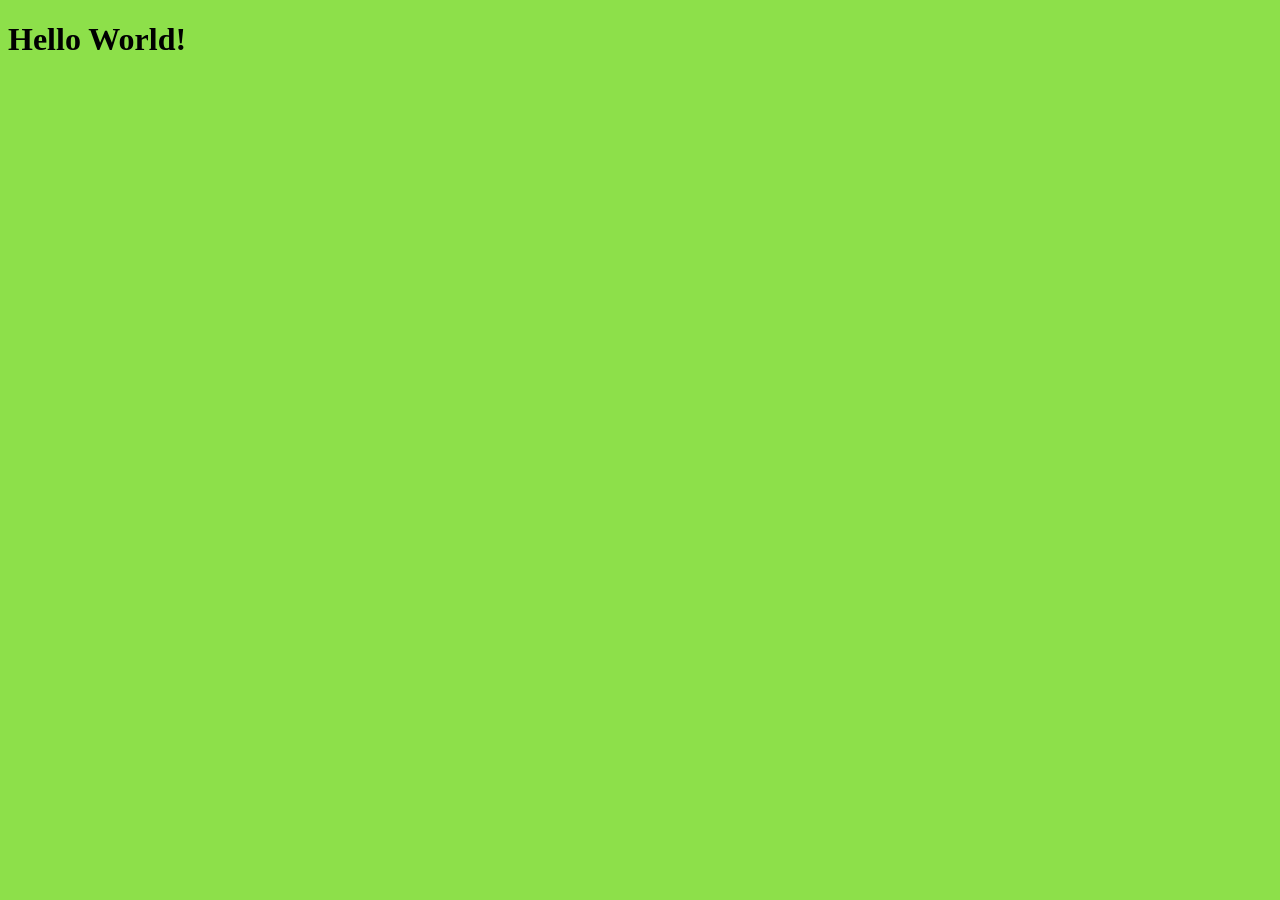
==== index.html @ 8ee8f8f8 "files connected" ====
<!doctype html>
<html lang="en">
  <head>
    <meta charset="UTF-8" />
    <meta name="viewport" content="width=device-width, initial-scale=1.0" />
    <script src="./js/scripts.js" defer></script>
    <link rel="stylesheet" href="./css/styles.css" />
    <title>Neptune's Foundation</title>
  </head>
  <body>
    <h1>Hello World!</h1>
  </body>
</html>
---- css/styles.css ----
* {
  background-color: rgb(141, 224, 74);
}
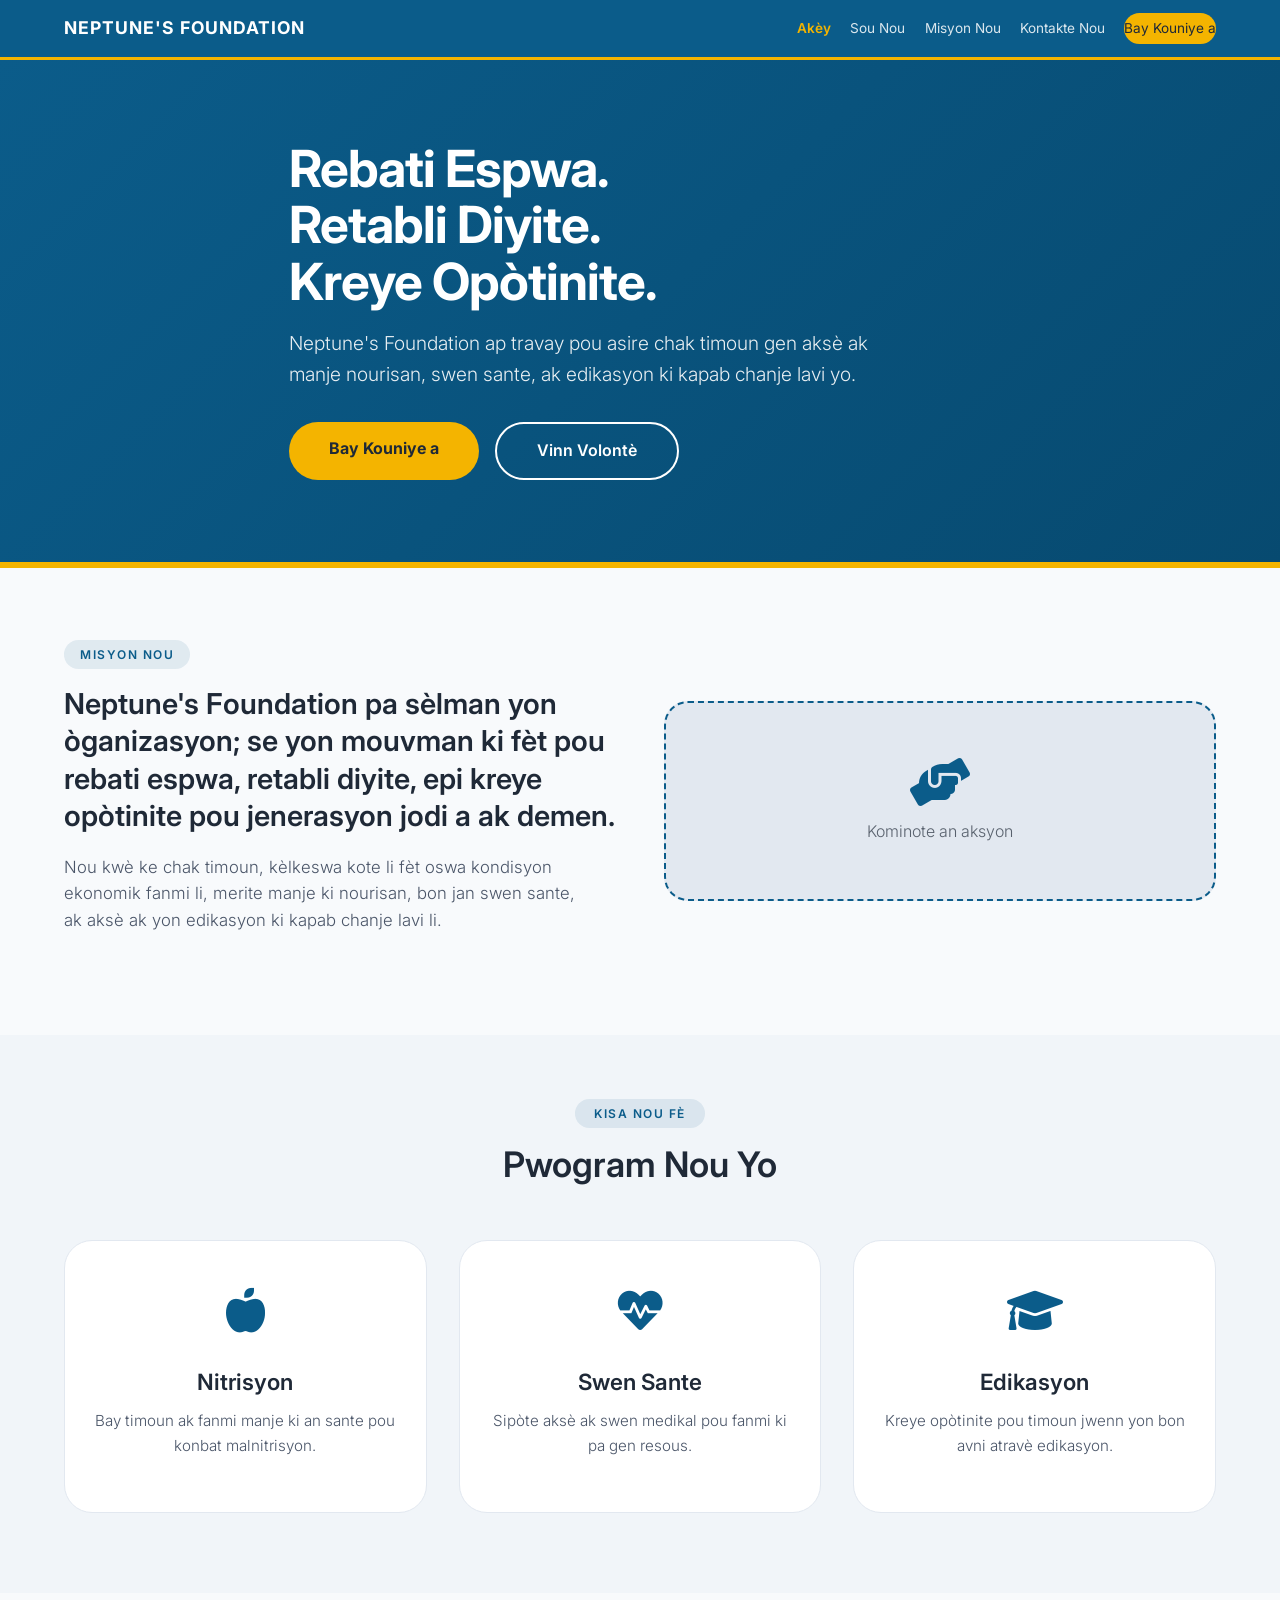
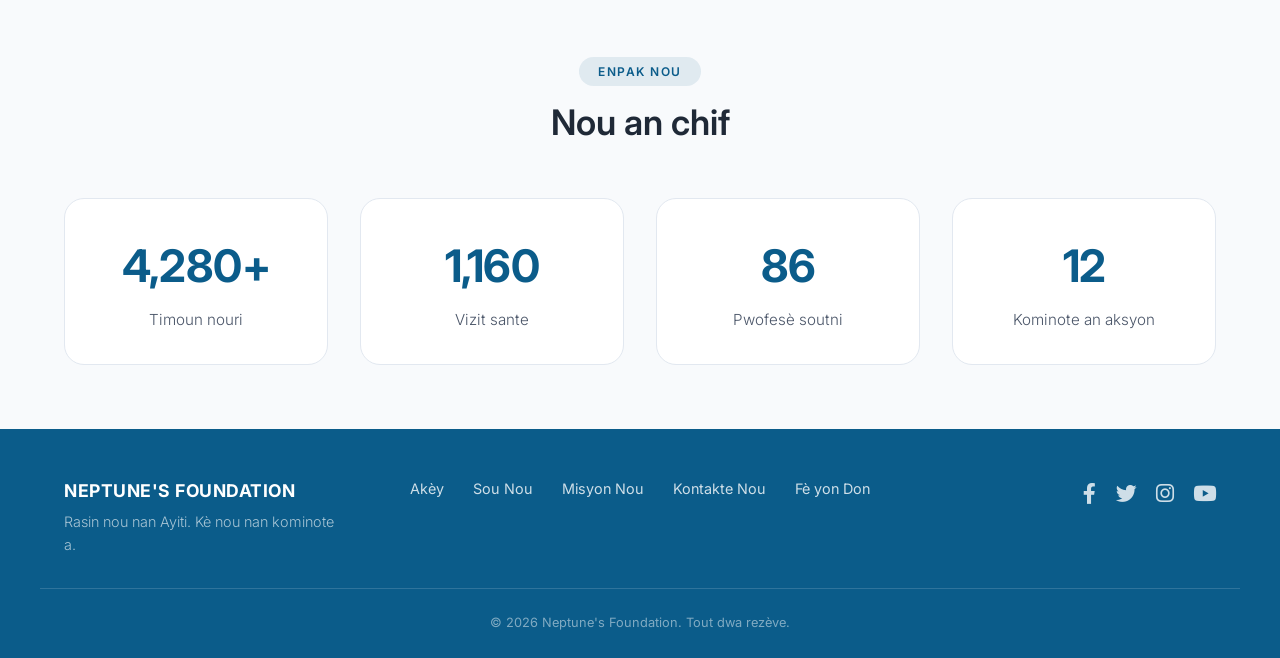
==== commit 7bece8bd: "adding the new design" ====
--- a/index.html
+++ b/index.html
@@ -1,13 +1,164 @@
 <!doctype html>
-<html lang="en">
+<html lang="ht">
   <head>
     <meta charset="UTF-8" />
     <meta name="viewport" content="width=device-width, initial-scale=1.0" />
-    <script src="./js/scripts.js" defer></script>
+    <title>Neptune's Foundation · Home</title>
+    <link
+      rel="stylesheet"
+      href="https://cdnjs.cloudflare.com/ajax/libs/font-awesome/6.0.0-beta3/css/all.min.css"
+    />
+    <link rel="preconnect" href="https://fonts.googleapis.com" />
+    <link rel="preconnect" href="https://fonts.gstatic.com" crossorigin />
+    <link
+      href="https://fonts.googleapis.com/css2?family=Inter:opsz,wght@14..32,300;14..32,400;14..32,600;14..32,700&display=swap"
+      rel="stylesheet"
+    />
     <link rel="stylesheet" href="./css/styles.css" />
-    <title>Neptune's Foundation</title>
   </head>
   <body>
-    <h1>Hello World!</h1>
+    <header class="top-header">
+      <div class="container header-flex">
+        <div class="logo">NEPTUNE'S FOUNDATION</div>
+        <nav class="main-nav" id="mainNav">
+          <a href="index.html" class="active">Akèy</a>
+          <a href="./pages/about.html">Sou Nou</a>
+          <a href="./pages/missions.html">Misyon Nou</a>
+          <a href="./pages/contact.html">Kontakte Nou</a>
+          <a href="./pages/donate.html" class="donate-btn">Bay Kouniye a</a>
+        </nav>
+        <div class="hamburger" id="hamburger">
+          <i class="fas fa-bars"></i>
+        </div>
+      </div>
+    </header>
+
+    <section class="hero-section">
+      <div class="container hero-content">
+        <h1>
+          Rebati Espwa.<br />
+          Retabli Diyite.<br />
+          Kreye Opòtinite.
+        </h1>
+        <p>
+          Neptune's Foundation ap travay pou asire chak timoun gen aksè ak manje
+          nourisan, swen sante, ak edikasyon ki kapab chanje lavi yo.
+        </p>
+        <div class="hero-btns">
+          <a href="donate.html" class="btn-primary">Bay Kouniye a</a>
+          <a href="contact.html" class="btn-secondary">Vinn Volontè</a>
+        </div>
+      </div>
+    </section>
+
+    <section class="mission-section">
+      <div class="container mission-grid">
+        <div class="mission-text">
+          <span class="section-tag">Misyon Nou</span>
+          <h2>
+            Neptune's Foundation pa sèlman yon òganizasyon; se yon mouvman ki
+            fèt pou rebati espwa, retabli diyite, epi kreye opòtinite pou
+            jenerasyon jodi a ak demen.
+          </h2>
+          <p>
+            Nou kwè ke chak timoun, kèlkeswa kote li fèt oswa kondisyon ekonomik
+            fanmi li, merite manje ki nourisan, bon jan swen sante, ak aksè ak
+            yon edikasyon ki kapab chanje lavi li.
+          </p>
+        </div>
+        <div class="mission-image">
+          <div class="image-placeholder">
+            <i class="fas fa-hands-helping"></i>
+            <span>Kominote an aksyon</span>
+          </div>
+        </div>
+      </div>
+    </section>
+
+    <section class="programs-section">
+      <div class="container">
+        <div class="section-header">
+          <span class="section-tag">Kisa Nou Fè</span>
+          <h2>Pwogram Nou Yo</h2>
+        </div>
+        <div class="programs-grid">
+          <div class="program-card">
+            <div class="program-icon"><i class="fas fa-apple-alt"></i></div>
+            <h3>Nitrisyon</h3>
+            <p>
+              Bay timoun ak fanmi manje ki an sante pou konbat malnitrisyon.
+            </p>
+          </div>
+          <div class="program-card">
+            <div class="program-icon"><i class="fas fa-heartbeat"></i></div>
+            <h3>Swen Sante</h3>
+            <p>Sipòte aksè ak swen medikal pou fanmi ki pa gen resous.</p>
+          </div>
+          <div class="program-card">
+            <div class="program-icon">
+              <i class="fas fa-graduation-cap"></i>
+            </div>
+            <h3>Edikasyon</h3>
+            <p>
+              Kreye opòtinite pou timoun jwenn yon bon avni atravè edikasyon.
+            </p>
+          </div>
+        </div>
+      </div>
+    </section>
+
+    <section class="impact-section">
+      <div class="container">
+        <div class="section-header">
+          <span class="section-tag">Enpak Nou</span>
+          <h2>Nou an chif</h2>
+        </div>
+        <div class="impact-grid">
+          <div class="impact-item">
+            <div class="number">4,280+</div>
+            <p>Timoun nouri</p>
+          </div>
+          <div class="impact-item">
+            <div class="number">1,160</div>
+            <p>Vizit sante</p>
+          </div>
+          <div class="impact-item">
+            <div class="number">86</div>
+            <p>Pwofesè soutni</p>
+          </div>
+          <div class="impact-item">
+            <div class="number">12</div>
+            <p>Kominote an aksyon</p>
+          </div>
+        </div>
+      </div>
+    </section>
+
+    <footer class="footer">
+      <div class="container footer-grid">
+        <div class="footer-brand">
+          <h3>NEPTUNE'S FOUNDATION</h3>
+          <p>Rasin nou nan Ayiti. Kè nou nan kominote a.</p>
+        </div>
+        <div class="footer-links">
+          <a href="index.html">Akèy</a>
+          <a href="about.html">Sou Nou</a>
+          <a href="missions.html">Misyon Nou</a>
+          <a href="contact.html">Kontakte Nou</a>
+          <a href="donate.html">Fè yon Don</a>
+        </div>
+        <div class="footer-social">
+          <a href="#"><i class="fab fa-facebook-f"></i></a>
+          <a href="#"><i class="fab fa-twitter"></i></a>
+          <a href="#"><i class="fab fa-instagram"></i></a>
+          <a href="#"><i class="fab fa-youtube"></i></a>
+        </div>
+      </div>
+      <div class="container footer-bottom">
+        <p>&copy; 2026 Neptune's Foundation. Tout dwa rezève.</p>
+      </div>
+    </footer>
+
+    <script src="./js/scripts.js"></script>
   </body>
 </html>
--- a/css/styles.css
+++ b/css/styles.css
@@ -1,3 +1,544 @@
+/* style.css */
+:root {
+  --color-primary: #0B5C8A;
+  --color-accent: #F4B400;
+  --color-text-main: #1F2937;
+  --color-bg-main: #F8FAFC;
+}
+
 * {
-  background-color: rgb(141, 224, 74);
-}
+  margin: 0;
+  padding: 0;
+  box-sizing: border-box;
+}
+
+body {
+  font-family: 'Inter', sans-serif;
+  background-color: var(--color-bg-main);
+  color: var(--color-text-main);
+  line-height: 1.6;
+}
+
+.container {
+  max-width: 1200px;
+  margin: 0 auto;
+  padding: 0 24px;
+}
+
+/* ===== HEADER ===== */
+.top-header {
+  background: var(--color-primary);
+  padding: 0.8rem 0;
+  border-bottom: 3px solid var(--color-accent);
+}
+
+.header-flex {
+  display: flex;
+  justify-content: space-between;
+  align-items: center;
+  flex-wrap: wrap;
+}
+
+.logo {
+  color: #ffffff;
+  font-weight: 700;
+  font-size: 1.1rem;
+  letter-spacing: 1px;
+}
+
+.main-nav {
+  display: flex;
+  align-items: center;
+  gap: 1.2rem;
+  flex-wrap: wrap;
+}
+
+.main-nav a {
+  color: rgba(255, 255, 255, 0.85);
+  text-decoration: none;
+  font-size: 0.85rem;
+  font-weight: 400;
+  transition: 0.2s;
+  padding: 0.3rem 0;
+}
+
+.main-nav a:hover {
+  color: #ffffff;
+}
+
+.main-nav a.active {
+  color: var(--color-accent);
+  font-weight: 600;
+}
+
+.donate-btn {
+  background: var(--color-accent);
+  color: var(--color-text-main) !important;
+  padding: 0.5rem 1.4rem;
+  border-radius: 40px;
+  font-weight: 700;
+  font-size: 0.8rem;
+  transition: 0.2s;
+}
+
+.donate-btn:hover {
+  background: #dba000;
+  transform: scale(0.97);
+  color: var(--color-text-main) !important;
+}
+
+.donate-btn.active {
+  background: #dba000;
+}
+
+.hamburger {
+  display: none;
+  color: #ffffff;
+  font-size: 1.5rem;
+  cursor: pointer;
+}
+
+/* ===== HERO ===== */
+.hero-section {
+  background: linear-gradient(135deg, var(--color-primary) 0%, #074a70 100%);
+  padding: 5rem 0 5.5rem;
+  color: #ffffff;
+  position: relative;
+}
+
+.hero-section::after {
+  content: '';
+  position: absolute;
+  bottom: 0;
+  left: 0;
+  right: 0;
+  height: 6px;
+  background: var(--color-accent);
+}
+
+.hero-content {
+  max-width: 750px;
+}
+
+.hero-content h1 {
+  font-size: 3.2rem;
+  font-weight: 700;
+  line-height: 1.1;
+  letter-spacing: -0.02em;
+  margin-bottom: 1.2rem;
+}
+
+.hero-content p {
+  font-size: 1.2rem;
+  font-weight: 300;
+  max-width: 580px;
+  opacity: 0.9;
+  margin-bottom: 2rem;
+}
+
+.hero-btns {
+  display: flex;
+  gap: 1rem;
+  flex-wrap: wrap;
+}
+
+.btn-primary {
+  background: var(--color-accent);
+  color: var(--color-text-main);
+  padding: 0.9rem 2.5rem;
+  border-radius: 60px;
+  text-decoration: none;
+  font-weight: 700;
+  transition: 0.2s;
+  display: inline-block;
+}
+
+.btn-primary:hover {
+  background: #dba000;
+  transform: translateY(-2px);
+}
+
+.btn-secondary {
+  background: transparent;
+  color: #ffffff;
+  padding: 0.9rem 2.5rem;
+  border-radius: 60px;
+  text-decoration: none;
+  font-weight: 600;
+  border: 2px solid #ffffff;
+  transition: 0.2s;
+  display: inline-block;
+}
+
+.btn-secondary:hover {
+  background: rgba(255, 255, 255, 0.1);
+  transform: translateY(-2px);
+}
+
+/* ===== MISSION ===== */
+.mission-section {
+  padding: 4.5rem 0;
+  background: var(--color-bg-main);
+}
+
+.mission-grid {
+  display: grid;
+  grid-template-columns: 1fr 1fr;
+  gap: 3rem;
+  align-items: center;
+}
+
+.mission-text .section-tag {
+  display: inline-block;
+  font-size: 0.75rem;
+  font-weight: 600;
+  text-transform: uppercase;
+  letter-spacing: 1.5px;
+  color: var(--color-primary);
+  background: rgba(11, 92, 138, 0.1);
+  padding: 0.3rem 1rem;
+  border-radius: 40px;
+  margin-bottom: 1rem;
+}
+
+.mission-text h2 {
+  font-size: 1.8rem;
+  font-weight: 600;
+  color: var(--color-text-main);
+  line-height: 1.3;
+  margin-bottom: 1.2rem;
+}
+
+.mission-text p {
+  font-size: 1.05rem;
+  color: #4a5568;
+  font-weight: 300;
+  margin-bottom: 1.8rem;
+  max-width: 520px;
+}
+
+.learn-link {
+  color: var(--color-primary);
+  font-weight: 600;
+  text-decoration: none;
+  border-bottom: 2px solid var(--color-primary);
+  padding-bottom: 2px;
+  transition: 0.2s;
+}
+
+.learn-link:hover {
+  color: #074a70;
+  border-bottom-color: #074a70;
+}
+
+.mission-image .image-placeholder {
+  background: #e2e8f0;
+  border-radius: 24px;
+  padding: 3rem 2rem;
+  text-align: center;
+  min-height: 200px;
+  display: flex;
+  flex-direction: column;
+  align-items: center;
+  justify-content: center;
+  border: 2px dashed var(--color-primary);
+  color: var(--color-text-main);
+}
+
+.image-placeholder i {
+  font-size: 3rem;
+  color: var(--color-primary);
+  margin-bottom: 0.8rem;
+}
+
+.image-placeholder span {
+  font-weight: 300;
+  font-size: 1rem;
+  opacity: 0.7;
+}
+
+/* ===== PROGRAMS ===== */
+.programs-section {
+  padding: 4rem 0 5rem;
+  background: #f1f5f9;
+}
+
+.section-header {
+  text-align: center;
+  margin-bottom: 3rem;
+}
+
+.section-header .section-tag {
+  display: inline-block;
+  font-size: 0.75rem;
+  font-weight: 600;
+  text-transform: uppercase;
+  letter-spacing: 1.5px;
+  color: var(--color-primary);
+  background: rgba(11, 92, 138, 0.1);
+  padding: 0.3rem 1.2rem;
+  border-radius: 40px;
+  margin-bottom: 0.5rem;
+}
+
+.section-header h2 {
+  font-size: 2.2rem;
+  font-weight: 600;
+  color: var(--color-text-main);
+}
+
+.programs-grid {
+  display: grid;
+  grid-template-columns: repeat(3, 1fr);
+  gap: 2rem;
+}
+
+.program-card {
+  background: #ffffff;
+  padding: 2.2rem 1.8rem;
+  border-radius: 28px;
+  text-align: center;
+  border: 1px solid #e2e8f0;
+  transition: 0.25s ease;
+}
+
+.program-card:hover {
+  transform: translateY(-6px);
+  border-color: var(--color-primary);
+  box-shadow: 0 12px 30px rgba(11, 92, 138, 0.08);
+}
+
+.program-icon {
+  font-size: 2.8rem;
+  color: var(--color-primary);
+  margin-bottom: 1rem;
+}
+
+.program-card h3 {
+  font-size: 1.4rem;
+  font-weight: 600;
+  color: var(--color-text-main);
+  margin-bottom: 0.6rem;
+}
+
+.program-card p {
+  color: #4a5568;
+  font-weight: 300;
+  font-size: 0.95rem;
+  margin-bottom: 1.2rem;
+}
+
+.program-link {
+  color: var(--color-primary);
+  font-weight: 600;
+  text-decoration: none;
+  font-size: 0.9rem;
+  border-bottom: 2px solid transparent;
+  transition: 0.2s;
+}
+
+.program-link:hover {
+  border-bottom-color: var(--color-primary);
+}
+
+/* ===== IMPACT ===== */
+.impact-section {
+  padding: 4rem 0;
+  background: var(--color-bg-main);
+}
+
+.impact-grid {
+  display: grid;
+  grid-template-columns: repeat(auto-fit, minmax(180px, 1fr));
+  gap: 2rem;
+  text-align: center;
+}
+
+.impact-item {
+  background: #ffffff;
+  padding: 2rem 1.5rem;
+  border-radius: 20px;
+  border: 1px solid #e2e8f0;
+  transition: 0.25s ease;
+}
+
+.impact-item:hover {
+  border-color: var(--color-primary);
+  box-shadow: 0 8px 20px rgba(11, 92, 138, 0.06);
+}
+
+.impact-item .number {
+  font-size: 2.8rem;
+  font-weight: 700;
+  color: var(--color-primary);
+  letter-spacing: -0.5px;
+}
+
+.impact-item p {
+  color: #4a5568;
+  font-weight: 300;
+  font-size: 0.95rem;
+  margin-top: 0.3rem;
+}
+
+/* ===== PAGE HERO (inner pages) ===== */
+.page-hero {
+  padding: 4rem 0;
+  color: #ffffff;
+}
+
+.page-hero h1 {
+  font-size: 3rem;
+  font-weight: 700;
+}
+
+.page-hero p {
+  font-size: 1.2rem;
+  opacity: 0.9;
+  max-width: 600px;
+}
+
+/* ===== DONATE PAGE ===== */
+.donation-amount:hover {
+  border-color: var(--color-primary) !important;
+  background: rgba(11, 92, 138, 0.05) !important;
+}
+
+.donation-amount.selected {
+  border-color: var(--color-primary) !important;
+  background: rgba(11, 92, 138, 0.1) !important;
+}
+
+/* ===== FOOTER ===== */
+.footer {
+  background: var(--color-primary);
+  color: rgba(255, 255, 255, 0.8);
+  padding: 3rem 0 1.5rem;
+}
+
+.footer-grid {
+  display: grid;
+  grid-template-columns: 1fr 2fr 1fr;
+  gap: 2rem;
+  align-items: start;
+  padding-bottom: 2rem;
+  border-bottom: 1px solid rgba(255, 255, 255, 0.15);
+}
+
+.footer-brand h3 {
+  color: #ffffff;
+  font-weight: 700;
+  font-size: 1.1rem;
+  letter-spacing: 0.5px;
+}
+
+.footer-brand p {
+  font-weight: 300;
+  font-size: 0.9rem;
+  margin-top: 0.3rem;
+  opacity: 0.8;
+}
+
+.footer-links {
+  display: flex;
+  flex-wrap: wrap;
+  gap: 1.2rem 1.8rem;
+  justify-content: center;
+}
+
+.footer-links a {
+  color: rgba(255, 255, 255, 0.8);
+  text-decoration: none;
+  font-size: 0.9rem;
+  transition: 0.2s;
+}
+
+.footer-links a:hover {
+  color: var(--color-accent);
+}
+
+.footer-social {
+  display: flex;
+  gap: 1.2rem;
+  justify-content: flex-end;
+}
+
+.footer-social a {
+  color: rgba(255, 255, 255, 0.8);
+  font-size: 1.3rem;
+  transition: 0.2s;
+}
+
+.footer-social a:hover {
+  color: var(--color-accent);
+  transform: translateY(-2px);
+}
+
+.footer-bottom {
+  text-align: center;
+  padding-top: 1.5rem;
+  font-size: 0.8rem;
+  opacity: 0.6;
+}
+
+/* ===== RESPONSIVE ===== */
+@media (max-width: 992px) {
+  .main-nav {
+    gap: 0.8rem;
+  }
+  .main-nav a {
+    font-size: 0.75rem;
+  }
+  .mission-grid {
+    grid-template-columns: 1fr;
+  }
+  .programs-grid {
+    grid-template-columns: repeat(2, 1fr);
+  }
+  .footer-grid {
+    grid-template-columns: 1fr;
+    text-align: center;
+  }
+  .footer-social {
+    justify-content: center;
+  }
+  .contact-grid {
+    grid-template-columns: 1fr !important;
+  }
+  .donate-grid {
+    grid-template-columns: 1fr !important;
+  }
+}
+
+@media (max-width: 768px) {
+  .hamburger {
+    display: block;
+  }
+
+  .main-nav {
+    display: none;
+    flex-direction: column;
+    width: 100%;
+    padding: 1rem 0;
+    gap: 0.8rem;
+  }
+
+  .main-nav.open {
+    display: flex;
+  }
+
+  .main-nav a {
+    font-size: 0.95rem;
+  }
+
+  .donate-btn {
+    padding: 0.5rem 1.8rem;
+  }
+
+  .hero-content h1 {
+    font-size: 2.4rem;
+  }
+
+  .hero-content p {
+    font-size: 1rem;
+ 
